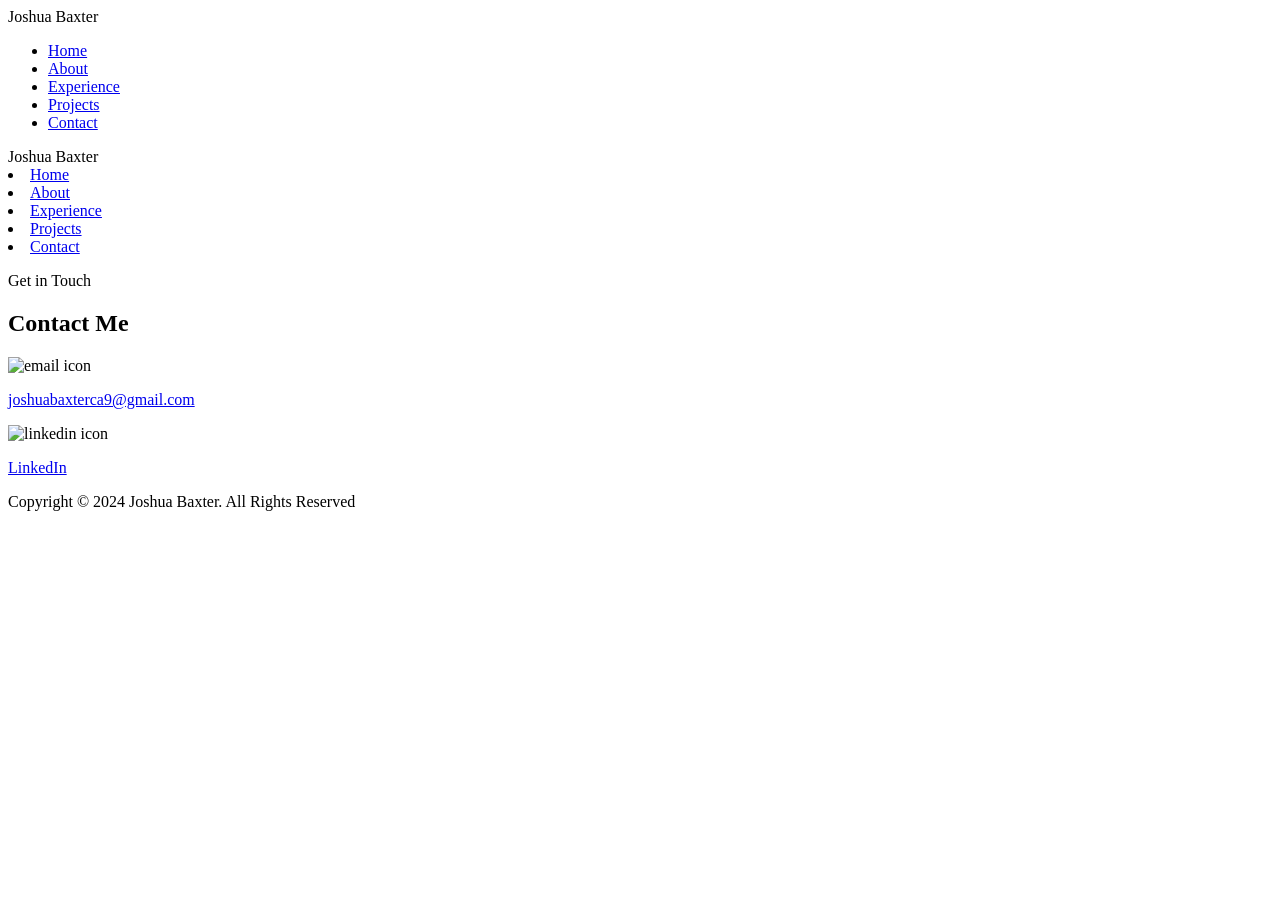
==== pages/project1.html @ b9505620 "added live demo button routing added blank pages to the live demo button that will be filled in late" ====
<!DOCTYPE html>
<html lang="en">
  <head>
    <meta charset="UTF-8" />
    <meta name="viewport" content="width=device-width, initial-scale=1.0" />
    <title>My Portfolio</title>
    <link rel="stylesheet" href="../styles.css" />
    <link rel="stylesheet" href="../mediaqueries.css" />
  </head>
  <body>
    <div class="wrapper">
      <div class="box">
        <div></div>
        <div></div>
        <div></div>
        <div></div>
        <div></div>
      </div>
    </div>
    <nav id="desktop-nav">
      <div class="logo">Joshua Baxter</div>
      <div>
        <ul class="nav-links">
          <li class="button"><a href="../index.html#profile">Home</a></li>
          <li class="button"><a href="../index.html#about">About</a></li>
          <li class="button">
            <a href="../index.html#experience">Experience</a>
          </li>
          <li class="button"><a href="../index.html#projects">Projects</a></li>
          <li class="button"><a href="../index.html#contact">Contact</a></li>
        </ul>
      </div>
    </nav>
    <nav id="hamburger-nav">
      <div class="logo">Joshua Baxter</div>
      <div class="hamburger-menu">
        <div class="hamburger-icon" onclick="toggleMenu()">
          <span></span>
          <span></span>
          <span></span>
        </div>
        <div class="menu-links">
          <li>
            <a href="../index.html#profile" onclick="toggleMenu()">Home</a>
          </li>
          <li>
            <a href="../index.html#about" onclick="toggleMenu()">About</a>
          </li>
          <li>
            <a href="../index.html#experience" onclick="toggleMenu()"
              >Experience</a
            >
          </li>
          <li>
            <a href="../index.html#projects" onclick="toggleMenu()">Projects</a>
          </li>
          <li>
            <a href="../index.html#contact" onclick="toggleMenu()">Contact</a>
          </li>
        </div>
      </div>
    </nav>
    <section id="contact">
      <p class="section__text__p1">Get in Touch</p>
      <h1 class="title">Contact Me</h1>
      <div class="contact-info-upper-container">
        <div class="contact-info-container">
          <img
            src=".././assets/email.png"
            alt="email icon"
            class="icon contact-icon email-icon"
          />
          <p>
            <a href="mailto:joshuabaxterca9@gmail.com"
              >joshuabaxterca9@gmail.com</a
            >
          </p>
        </div>
        <div class="contact-info-container">
          <img
            src=".././assets/linkedin.png"
            alt="linkedin icon"
            class="icon contact-icon"
          />
          <p>
            <a
              href="https://www.linkedin.com/in/joshua-baxter-3903b0314?trk=people-guest_people_search-card"
              >LinkedIn</a
            >
          </p>
        </div>
      </div>
    </section>
    <footer>
      <p>Copyright &#169; 2024 Joshua Baxter. All Rights Reserved</p>
    </footer>
    <script src="script.js"></script>
  </body>
</html>
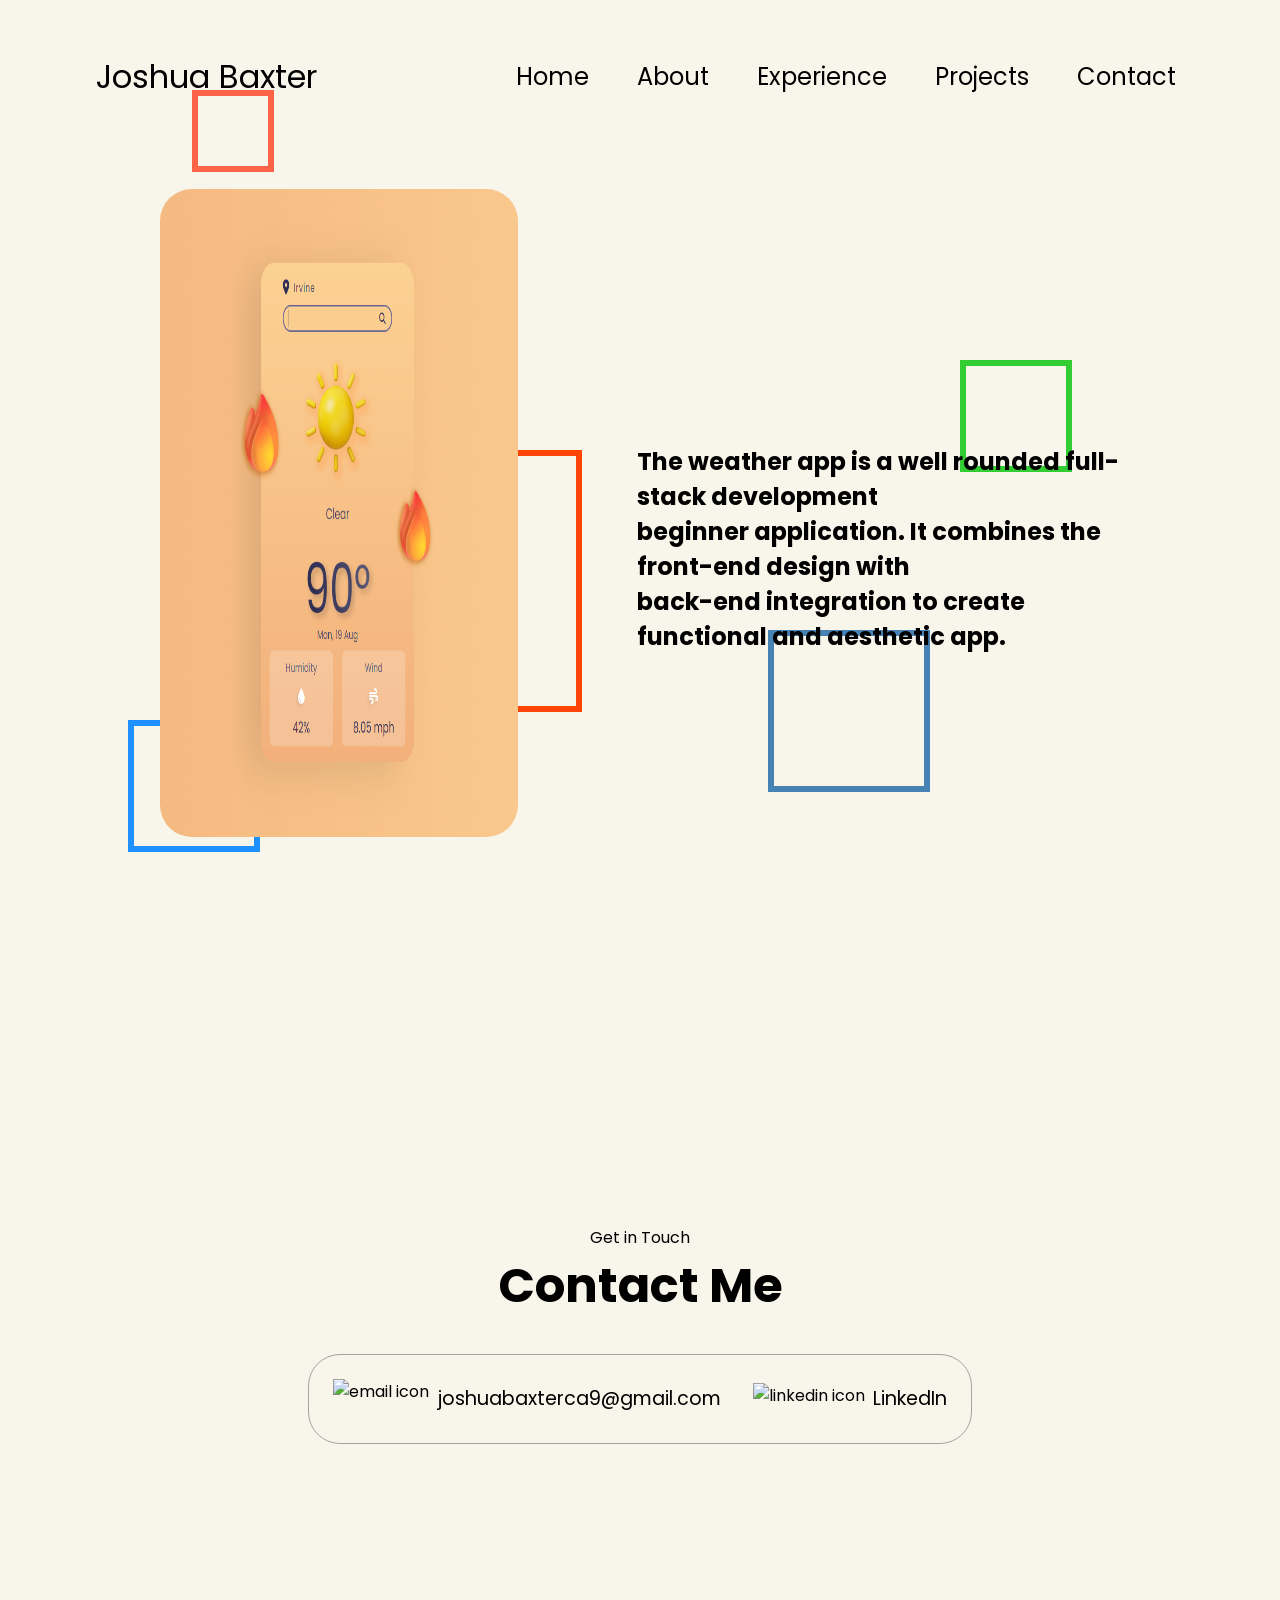
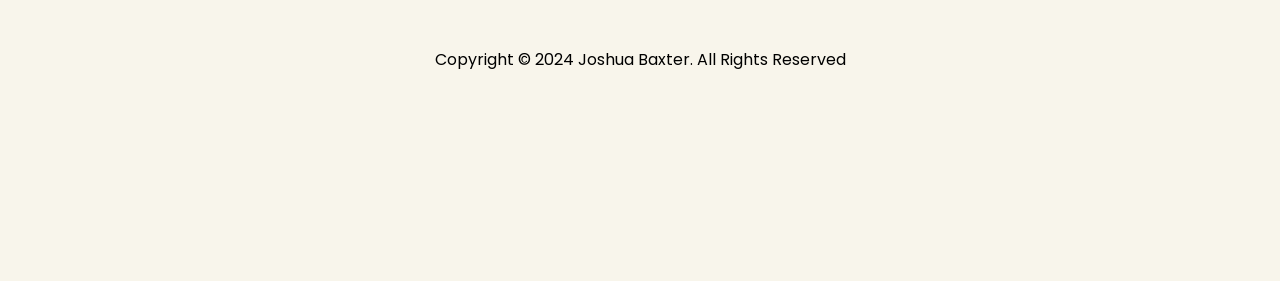
==== commit bffd8ec9: "begin live demo pages/resume updated" ====
--- a/pages/project1.html
+++ b/pages/project1.html
@@ -60,6 +60,22 @@
         </div>
       </div>
     </nav>
+    <section id="project-details">
+      <div class="project-section-container">
+        <div class="project-img-container">
+          <img
+            src="../assets/weatherapp1.png"
+            alt="project 1 picture"
+            class="project-img"
+          />
+        </div>
+        <div class="project-details-text">
+          <h2>The weather app is a well rounded full-stack development </br>
+          beginner application. It combines the front-end design with </br>
+          back-end integration to create functional and aesthetic app.</h2>
+        </div>
+      </div>
+    </section>
     <section id="contact">
       <p class="section__text__p1">Get in Touch</p>
       <h1 class="title">Contact Me</h1>
--- a/styles.css
+++ b/styles.css
@@ -0,0 +1,561 @@
+/*Generics*/
+
+@import url("https://fonts.googleapis.com/css2?family=Poppins:wght@300;400;500;600&display=swap");
+
+* {
+  margin: 0;
+  padding: 0;
+}
+
+body {
+  font-family: "Poppins", sans-serif;
+  background-color: rgb(248, 245, 235);
+}
+
+html {
+  scroll-behavior: smooth;
+}
+
+p {
+  color: rgb (85, 85, 85);
+}
+
+/*Background*/
+
+.wrapper {
+  position: fixed;
+  width: 100%;
+  height: 100%;
+  overflow: hidden;
+  z-index: -1;
+}
+
+.box div {
+  position: absolute;
+  width: 60px;
+  height: 60px;
+  background-color: transparent;
+  border: 6px solid black;
+}
+
+.box div:nth-child(1) {
+  width: 70px;
+  height: 70px;
+  border: 6px solid #ff6347;
+  top: calc(100% * 0.1);
+  left: calc(100% * 0.15);
+  animation: animate 9s linear infinite;
+}
+.box div:nth-child(2) {
+  width: 150px;
+  height: 150px;
+  border: 6px solid #4682b4;
+  top: calc(100% * 0.7);
+  left: calc(100% * 0.6);
+  animation: animate 7s linear infinite;
+}
+.box div:nth-child(3) {
+  width: 100px;
+  height: 100px;
+  border: 6px solid #32cd32;
+  top: calc(100% * 0.4);
+  left: calc(100% * 0.75);
+  animation: animate 11s linear infinite;
+}
+.box div:nth-child(4) {
+  width: 250px;
+  height: 250px;
+  border: 6px solid #ff4500;
+  top: calc(100% * 0.5);
+  left: calc(100% * 0.25);
+  animation: animate 9s linear infinite;
+}
+.box div:nth-child(5) {
+  width: 120px;
+  height: 120px;
+  border: 6px solid #1e90ff;
+  top: calc(100% * 0.8);
+  left: calc(100% * 0.1);
+  animation: animate 13s linear infinite;
+}
+
+/*Transition*/
+
+a,
+.btn {
+  transition: all 300ms ease;
+}
+
+/*Navigation*/
+
+nav,
+.nav-links {
+  display: flex;
+}
+
+nav {
+  justify-content: space-around;
+  align-items: center;
+  height: 17vh;
+}
+
+.nav-links {
+  gap: 2rem;
+  list-style: none;
+  font-size: 1.5rem;
+}
+
+a {
+  color: black;
+  text-decoration: none;
+  text-decoration-color: white;
+}
+
+.logo {
+  font-size: 2rem;
+}
+
+.logo:hover {
+  cursor: default;
+}
+
+/*Hover animation*/
+
+.button {
+  padding: 0.5rem;
+  position: relative;
+  cursor: pointer;
+}
+
+.button:before {
+  content: "";
+  background: rgb(163, 163, 163);
+  position: absolute;
+  top: 0;
+  width: 0;
+  left: 50%;
+  height: 3px;
+  transform: translateX(-50%);
+  transition: all cubic-bezier(0, 0.96, 0.58, 1.1) 1s;
+}
+
+.button:after {
+  content: "";
+  background: rgb(163, 163, 163);
+  position: absolute;
+  bottom: 0;
+  width: 0;
+  left: 50%;
+  height: 3px;
+  transform: translateX(-50%);
+  transition: all cubic-bezier(0, 0.96, 0.58, 1.1) 1s;
+}
+
+.button:hover:before,
+.button:hover:after {
+  width: 80%;
+  transition: all cubic-bezier(0, 0.96, 0.58, 1.1) 1s;
+}
+
+/* Hamburger Menu */
+
+#hamburger-nav {
+  display: none;
+}
+
+.hamburger-menu {
+  position: relative;
+  display: inline-block;
+  padding: 10px;
+}
+
+.hamburger-icon {
+  display: flex;
+  flex-direction: column;
+  justify-content: space-between;
+  height: 24px;
+  width: 30px;
+  cursor: pointer;
+}
+
+.hamburger-icon span {
+  width: 100%;
+  height: 2px;
+  background-color: black;
+  transition: all 0.3 ease-in-out;
+}
+
+.menu-links {
+  position: absolute;
+  top: 100%;
+  right: 0%;
+  background-color: white;
+  width: fit-content;
+  max-height: 0;
+  overflow: hidden;
+  transition: all 0.3 ease-in-out;
+  border-radius: 10px;
+}
+
+.menu-links a {
+  display: block;
+  padding: 10px;
+  text-align: center;
+  font-size: 1.5rem;
+  color: black;
+  text-decoration: none;
+  transition: all 0.3 ease-in-out;
+}
+
+.menu-links li {
+  list-style: none;
+}
+
+.menu-links.open {
+  max-height: 300px;
+}
+
+.hamburger-icon.open span:first-child {
+  transform: rotate(45deg) translate(10px, 5px);
+}
+
+.hamburger-icon.open span:nth-child(2) {
+  opacity: 0;
+}
+
+.hamburger-icon.open span:last-child {
+  transform: rotate(-45deg) translate(10px, -5px);
+}
+
+.hamburger-icon span:first-child {
+  transform: none;
+}
+
+.hamburger-icon span:first-child {
+  opacity: 1;
+}
+
+.hamburger-icon span:first-child {
+  transform: none;
+}
+
+/*Sections*/
+
+section {
+  padding-top: 4vh;
+  height: 96vh;
+  margin: 0 10rem;
+  box-sizing: border-box;
+  min-height: fit-content;
+}
+
+.section-container {
+  display: flex;
+}
+
+/*Profile Sections*/
+
+#profile {
+  display: flex;
+  justify-content: center;
+  gap: 5rem;
+  height: 80vh;
+}
+
+.section__pic-container {
+  display: flex;
+  height: 400px;
+  width: 400px;
+  margin: auto 0;
+}
+
+.section__text {
+  align-self: center;
+  text-align: center;
+}
+
+.section__text p {
+  font-weight: 600;
+}
+
+.section__text__p1 {
+  text-align: center;
+}
+
+.section__text__p2 {
+  font-size: 1.75rem;
+  margin-bottom: 1rem;
+}
+
+.title {
+  font-size: 3rem;
+  text-align: center;
+}
+
+#socials-container {
+  display: flex;
+  justify-content: center;
+  margin-top: 1rem;
+  gap: 1rem;
+}
+
+/*Icons*/
+
+.icon {
+  cursor: pointer;
+  height: 2rem;
+}
+
+/*Buttons*/
+
+.btn-container {
+  display: flex;
+  justify-content: center;
+  gap: 1rem;
+}
+
+.btn {
+  font-weight: 600;
+  transition: all 300ms ease;
+  padding: 1rem;
+  width: 8rem;
+  border-radius: 2rem;
+}
+
+.btn-color-1,
+.btn-color-2 {
+  border: rgb(53, 53, 53) 0.1rem solid;
+}
+
+.btn-color-1:hover,
+.btn-color-2:hover {
+  cursor: pointer;
+}
+
+.btn-color-1,
+.btn-color-2:hover {
+  background: rgb(53, 53, 53);
+  color: white;
+}
+
+.btn-color-1:hover {
+  background: rgb(0, 0, 0);
+}
+
+.btn-color-2 {
+  background: none;
+}
+
+.btn-color-2:hover {
+  border: rgb(255, 255, 255) 0.1rem solid;
+}
+
+.btn-container {
+  gap: 1rem;
+}
+
+/*About Section*/
+
+#about {
+  position: relative;
+}
+
+.about-containers {
+  gap: 2rem;
+  margin-bottom: 2rem;
+  margin-top: 2rem;
+}
+
+.about-details-container {
+  justify-content: center;
+  flex-direction: column;
+}
+
+.about-containers,
+.about-details-container {
+  display: flex;
+}
+
+.about-pic {
+  border-radius: 2rem;
+}
+
+.arrow {
+  position: absolute;
+  right: -5rem;
+  bottom: 2.5rem;
+}
+
+.details-container {
+  /* From https://css.glass */
+  background: rgba(255, 255, 255, 0.1);
+  border-radius: 16px;
+  box-shadow: 0 1px 10px rgba(0, 0, 0, 0.1);
+  backdrop-filter: blur(4.5px);
+  -webkit-backdrop-filter: blur(4.5px);
+  padding: 1.5rem;
+  flex: 1;
+  text-align: center;
+}
+
+.section-container {
+  gap: 4rem;
+  height: 80%;
+}
+
+.section__pic-container {
+  height: 400px;
+  width: 400px;
+  margin: auto 0;
+}
+
+/*Experience Section*/
+
+#experience {
+  position: relative;
+}
+
+.experience-sub-title {
+  color: rgb(85, 85, 85);
+  font-weight: 600;
+  font-size: 1.75rem;
+  margin-bottom: 2rem;
+}
+
+.experience-details-container {
+  display: flex;
+  justify-content: center;
+  flex-direction: column;
+}
+
+.article-container {
+  display: flex;
+  text-align: initial;
+  flex-wrap: wrap;
+  flex-direction: row;
+  gap: 2.5rem;
+  justify-content: space-around;
+}
+
+article {
+  display: flex;
+  width: 10rem;
+  justify-content: space-around;
+  gap: 0.5rem;
+}
+
+article .icon {
+  cursor: default;
+}
+
+/*Projects Section*/
+
+#projects {
+  position: relative;
+}
+
+.color-container {
+  /* From https://css.glass */
+  background: rgba(255, 255, 255, 0.1);
+  border-radius: 16px;
+  box-shadow: 0 1px 10px rgba(0, 0, 0, 0.1);
+  backdrop-filter: blur(4.5px);
+  -webkit-backdrop-filter: blur(4.5px);
+  padding: 1.5rem;
+  flex: 1;
+  text-align: center;
+}
+
+.project-img {
+  border-radius: 2rem;
+  width: 90%;
+  height: 90%;
+}
+
+.project-title {
+  margin: 1rem;
+  color: black;
+}
+
+.project-btn {
+  color: black;
+  border-color: rgb(163, 163, 163);
+}
+
+/* Contact Section */
+
+#contact {
+  display: flex;
+  justify-content: center;
+  flex-direction: column;
+  height: 70vh;
+}
+
+.contact-info-upper-container {
+  display: flex;
+  justify-content: center;
+  border-radius: 2rem;
+  border: rgb(53, 53, 53) 0.1rem solid;
+  border-color: rgb(163, 163, 163);
+  background: (250, 250, 250);
+  margin: 2rem auto;
+  padding: 0.5rem;
+}
+
+.contact-info-container {
+  display: flex;
+  align-items: center;
+  justify-content: center;
+  gap: 0.5rem;
+  margin: 1rem;
+}
+
+.contact-info-container p {
+  font-size: larger;
+}
+
+.contact-icon {
+  cursor: default;
+}
+
+.email-icon {
+  height: 2.5rem;
+}
+
+/* Footer Section*/
+
+footer {
+  height: 26vh;
+  margin: 0 1rem;
+}
+
+footer p {
+  text-align: center;
+}
+
+/*Pages Styles */
+
+#project-details {
+  position: relative;
+}
+
+.project-section-container {
+  justify-content: center;
+  display: flex;
+  gap: 5rem;
+  height: 80vh;
+}
+
+.project-img-container {
+  justify-content: center;
+}
+
+.project-details-text {
+  display: grid;
+  align-items: center;
+  font-weight: normal;
+}
+
+.project-img {
+  border-radius: 2rem;
+}
